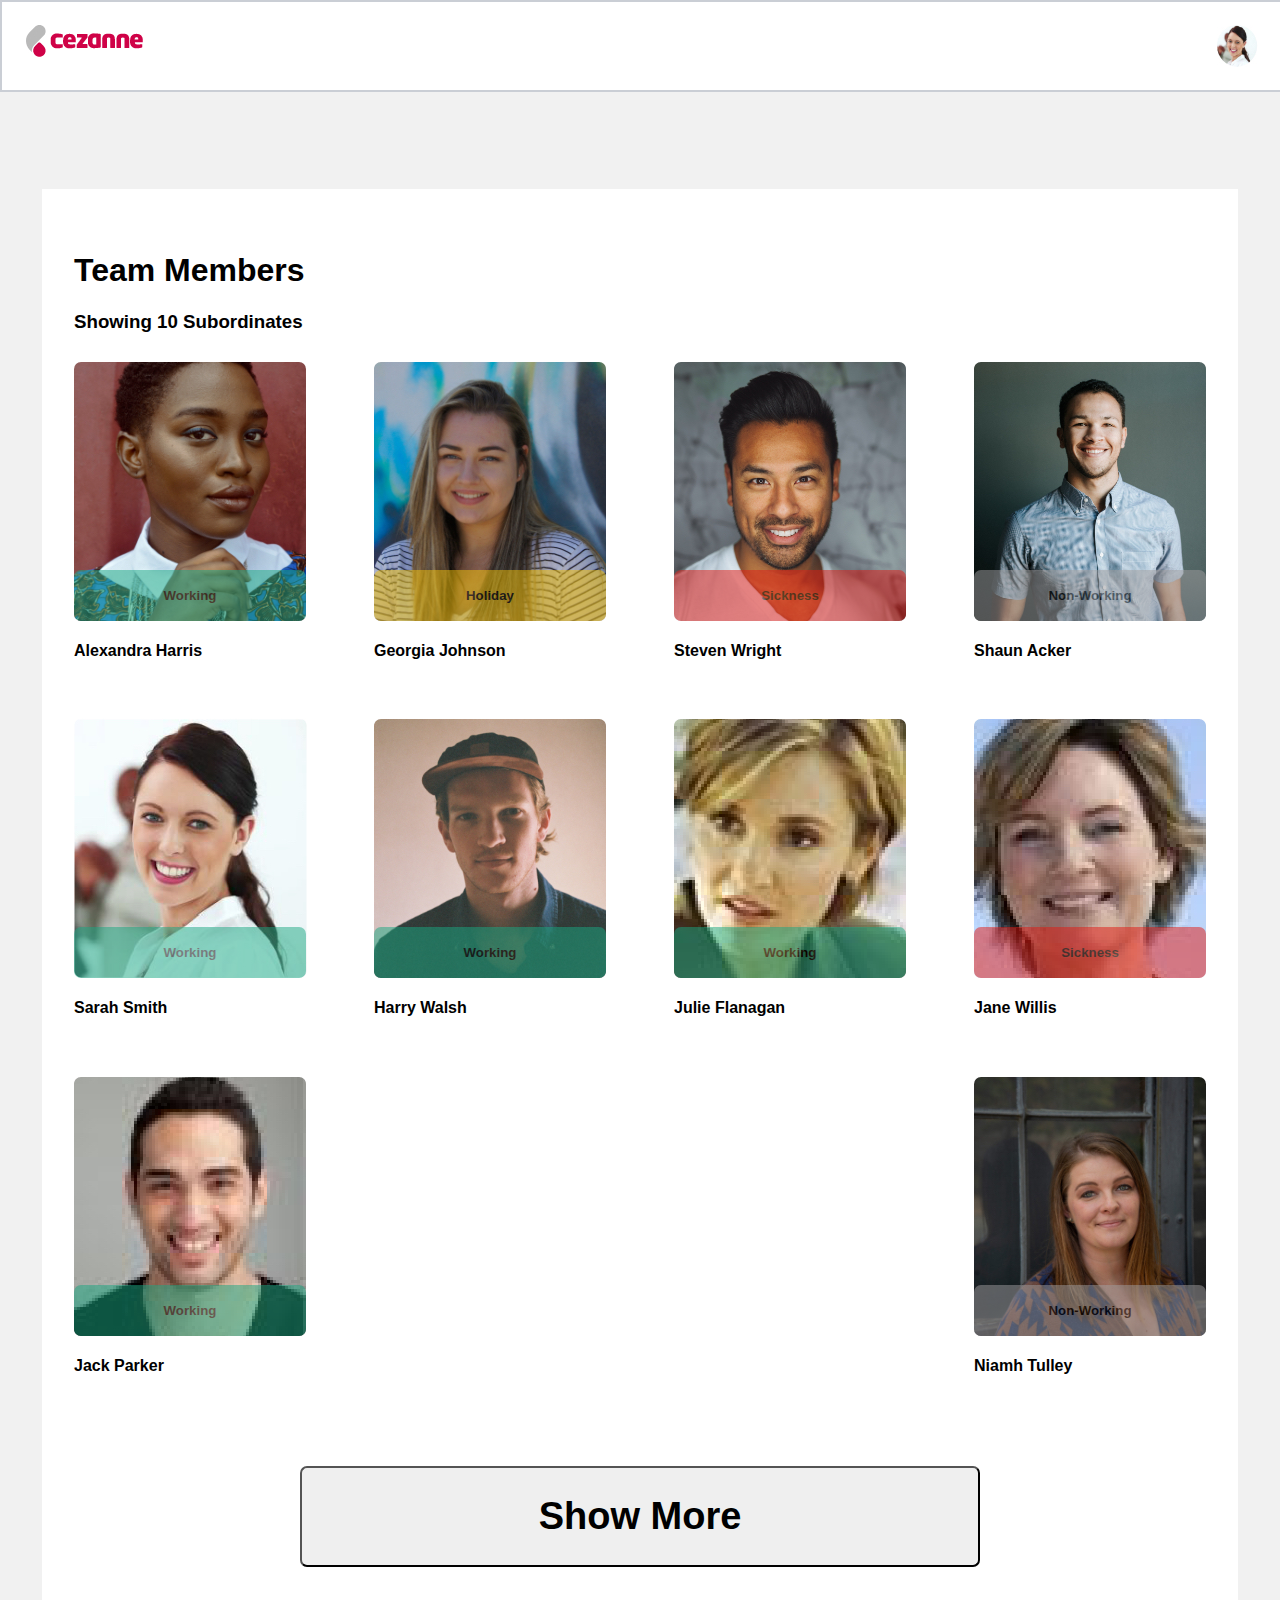
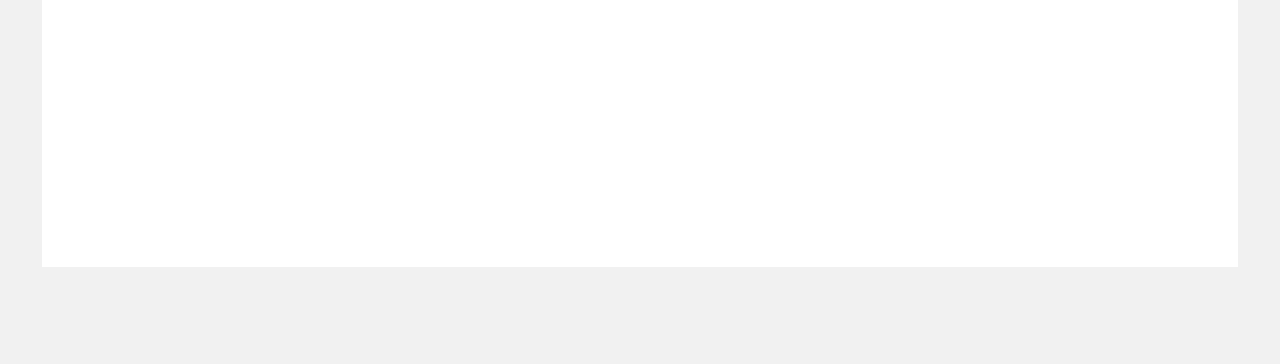
==== index.html @ 99705b9b "First commit" ====
<!DOCTYPE html>
<html lang="en">
<head>


    <link rel="stylesheet" type="text/css" href="css/style.css">


    <meta charset="UTF-8">
    <meta name="viewport" content="width=device-width, initial-scale=1.0">


    <title>Cezanne Exercise</title>
</head>
<body>

    <nav>
        <a href="index.html"><img src="images/cezanne-logo.jpg" alt="cezanne logo"></a>
        <img src="images/profile-icon.jpg" alt="profile icon">
    </nav>

    <div class="grey-container">
        <div class="white-container">

            <div class="title"> 
                <h1>Team Members</h1>
                <h3>Showing 10 Subordinates</h3>
            </div>

            <div class="item-container">

                <div class="image-container"> 
                    <div class="image">
                        <img src="images/alexandra.jpg" alt="profile image" class="profile">
                        <h5 class="working">Working</h5>
                    </div>
                    <div class="name">
                        <h4>Alexandra Harris</h4>
                    </div>
                </div>

                <div class="image-container"> 
                    <div class="image">
                        <img src="images/georgia.jpg" alt="profile image" class="profile">
                        <h5 class="holiday">Holiday</h5>
                    </div>
                    <div class="name">
                        <h4>Georgia Johnson</h4>
                    </div>
                </div>

                <div class="image-container"> 
                    <div class="image">
                        <img src="images/steven.jpg" alt="profile image" class="profile">
                        <h5 class="sickness">Sickness</h5>
                    </div>
                    <div class="name">
                        <h4>Steven Wright</h4>
                    </div>
                </div>

                <div class="image-container"> 
                    <div class="image">
                        <img src="images/shaun.jpg" alt="profile image" class="profile">
                        <h5 class="non-working">Non-Working</h5>
                    </div>
                    <div class="name">
                        <h4>Shaun Acker</h4>
                    </div>
                </div>

                <div class="image-container"> 
                    <div class="image">
                        <img src="images/sarah.jpg" alt="profile image" class="profile">
                        <h5 class="working">Working</h5>
                    </div>
                    <div class="name">
                        <h4>Sarah Smith</h4>
                    </div>
                </div>

                <div class="image-container"> 
                    <div class="image">
                        <img src="images/harry.jpg" alt="profile image" class="profile">
                        <h5 class="working">Working</h5>
                    </div>
                    <div class="name">
                        <h4>Harry Walsh</h4>
                    </div>
                </div>

                <div class="image-container"> 
                    <div class="image">
                        <img src="images/julie.jpg" alt="profile image" class="profile">
                        <h5 class="working">Working</h5>
                    </div>
                    <div class="name">
                        <h4>Julie Flanagan</h4>
                    </div>
                </div>

                <div class="image-container"> 
                    <div class="image">
                        <img src="images/jane.jpg" alt="profile image" class="profile">
                        <h5 class="sickness">Sickness</h5>
                    </div>
                    <div class="name">
                        <h4>Jane Willis</h4>
                    </div>
                </div>

                <div class="image-container"> 
                    <div class="image">
                        <img src="images/jack.jpg" alt="profile image" class="profile">
                        <h5 class="working">Working</h5>
                    </div>
                    <div class="name">
                        <h4>Jack Parker</h4>
                    </div>
                </div>

                <div class="image-container"> 
                    <div class="image">
                        <img src="images/niamh.jpg" alt="profile image" class="profile">
                        <h5 class="non-working">Non-Working</h5>
                    </div>
                    <div class="name">
                        <h4>Niamh Tulley</h4>
                    </div>
                </div>



                
            </div>

            <div class="button"> 
               <button>Show More</button>
            </div>


        </div>
    </div>

    
    
</body>
</html>
---- css/style.css ----
body, html {
    margin: 0px;
    padding: 0px;
    font-family: proxima-nova, sans-serif;
    font-style: normal;
    font-weight: 100;
}


/* Navigation Bar */

nav {
    display: flex;
    justify-content: space-between;
    margin: 0px;
    padding: 0px;
    width: 100%;
    background-color: white;
    border: 2px solid #CACED5;
}

nav a {
    margin-left: 24px;

}

a img {
    padding-top: 23px;
    padding-bottom: 23px;
}

nav img {
    padding-top: 23px;
    padding-bottom: 23px;
    margin-right: 24px;
}


/* Grey Container */

.grey-container {
    display: flex;
    position: absolute;
    justify-content: center;
    align-items: center;
    width: 100%;
    height: auto;
    background-color: #F1F1F1;
}


/* White Container */

.white-container {
    position: relative;
    width: 100%;
    height: auto;
    background-color: white;
    margin: 97px 42px;
}


/* Item Container */

.item-container {
    
    display: flex;
    justify-content: space-between;
    flex-wrap: wrap;
    padding-top: 42px;
    padding-left: 32px;
    padding-right: 32px;
    font-family: proxima-nova, sans-serif;
    font-style: normal;
    font-weight: 100;
}

.title {
    position: relative;
    padding-top: 42px;
    margin-left: 32px;
}


/* Image Container */

.image-container {
 margin-top: 176px;
 padding-bottom: 70px;
}

.image {
    display: flex;
    align-items: flex-end;
   
    
}

.image img {
    margin: 0px;
    position: absolute;
    z-index: 1;
}

.image h5 {
    text-align: center;
    margin: 0px;
    width: 232px;
    padding-top: 18px; 
    padding-bottom: 18px;
    position: relative;
    opacity: 50%;
    z-index: 2;
    border-radius: 7px;
}

.name {
 
}

.non-working {
    background-color: #A09E9F;
}

.holiday {
    background-color: #F7C407;
}

.sickness {
    background-color: #E31B13;
}

.working {
    background-color: #19A882;
}


/* Button */

.button {
    display: flex;
    align-items: center;
    justify-content: center;
    padding-bottom: 300px;
}

button {
    padding: 27px 237px;
    border-radius: 7px;
    box-shadow: 1px;
    font-size: 38px;
    font-weight: bold;

}


@media only screen and (max-width: 600px){
    
  

    .image h5 {
        width: 122px;
        padding-top: 8px;
        padding-bottom: 8px; 
    }

    div.name {
        width: 122px;
    }

    .profile {
        width: 122px;
    }

    





}
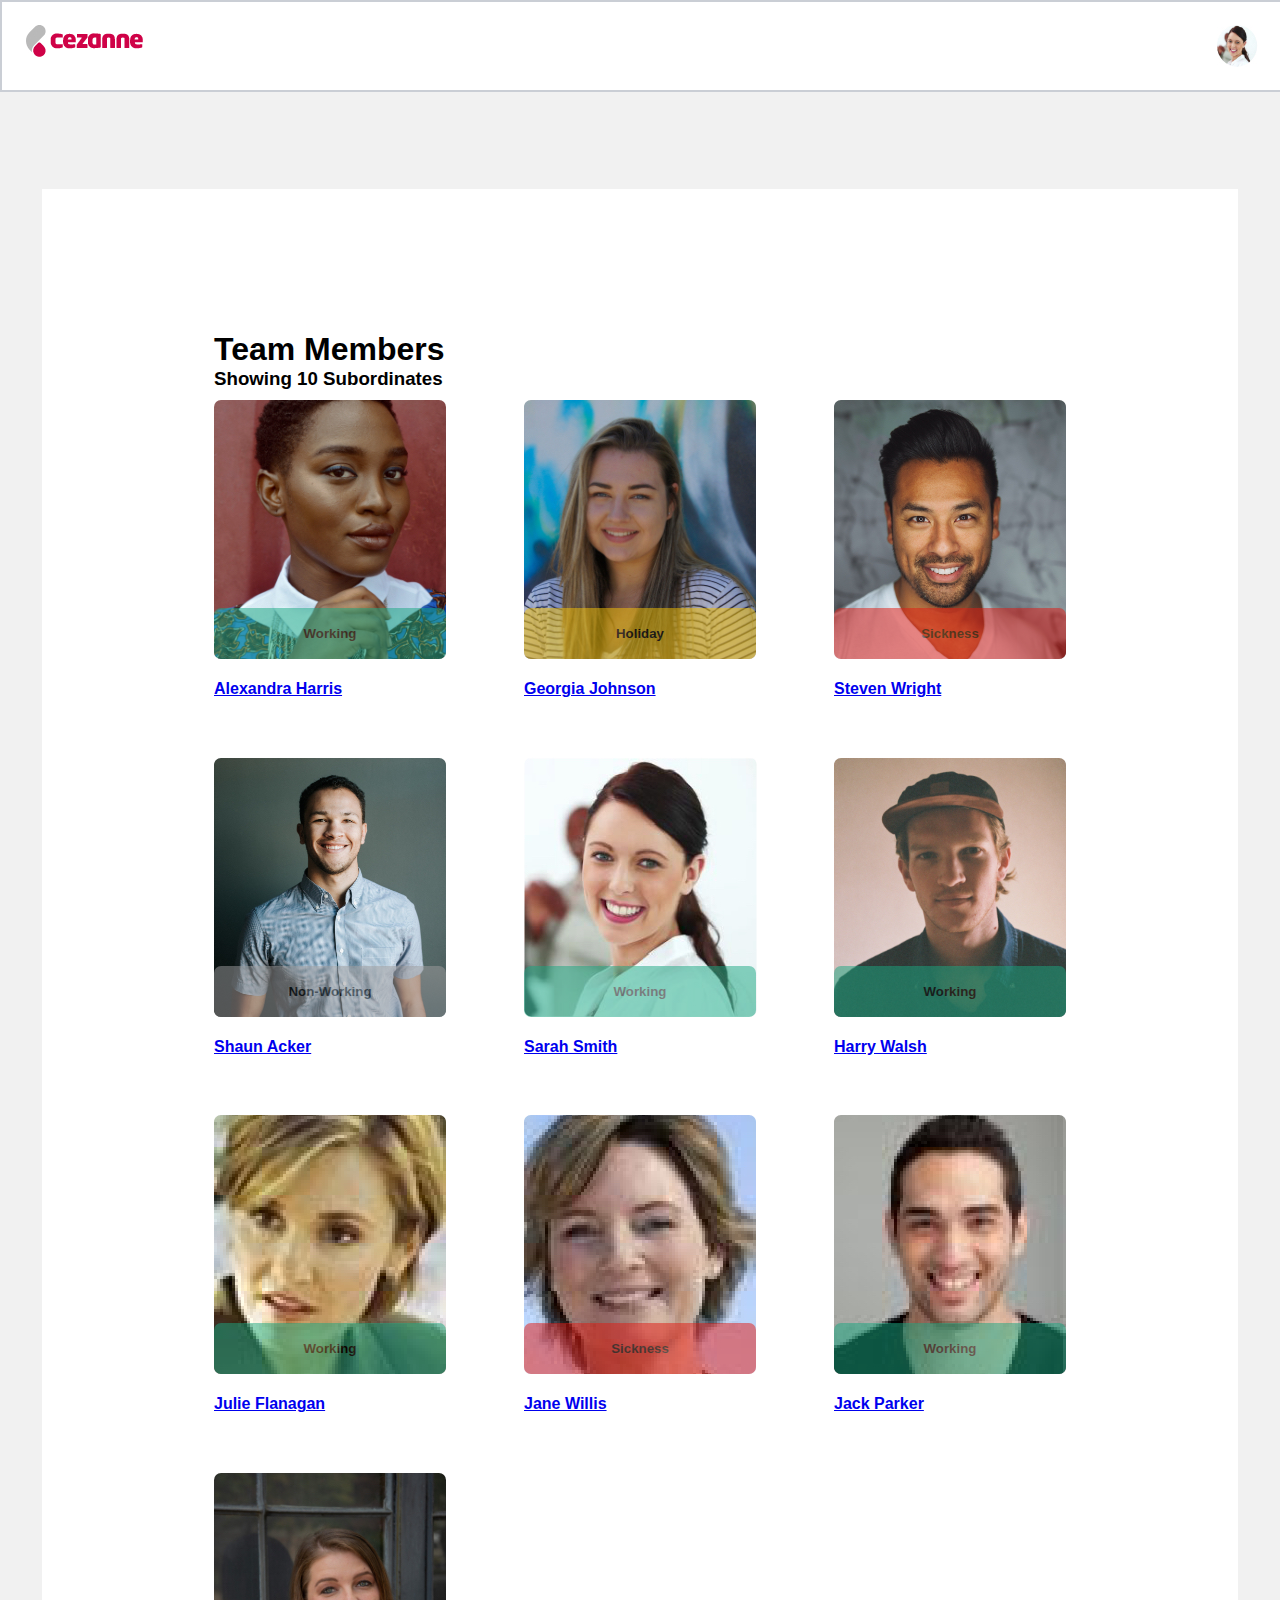
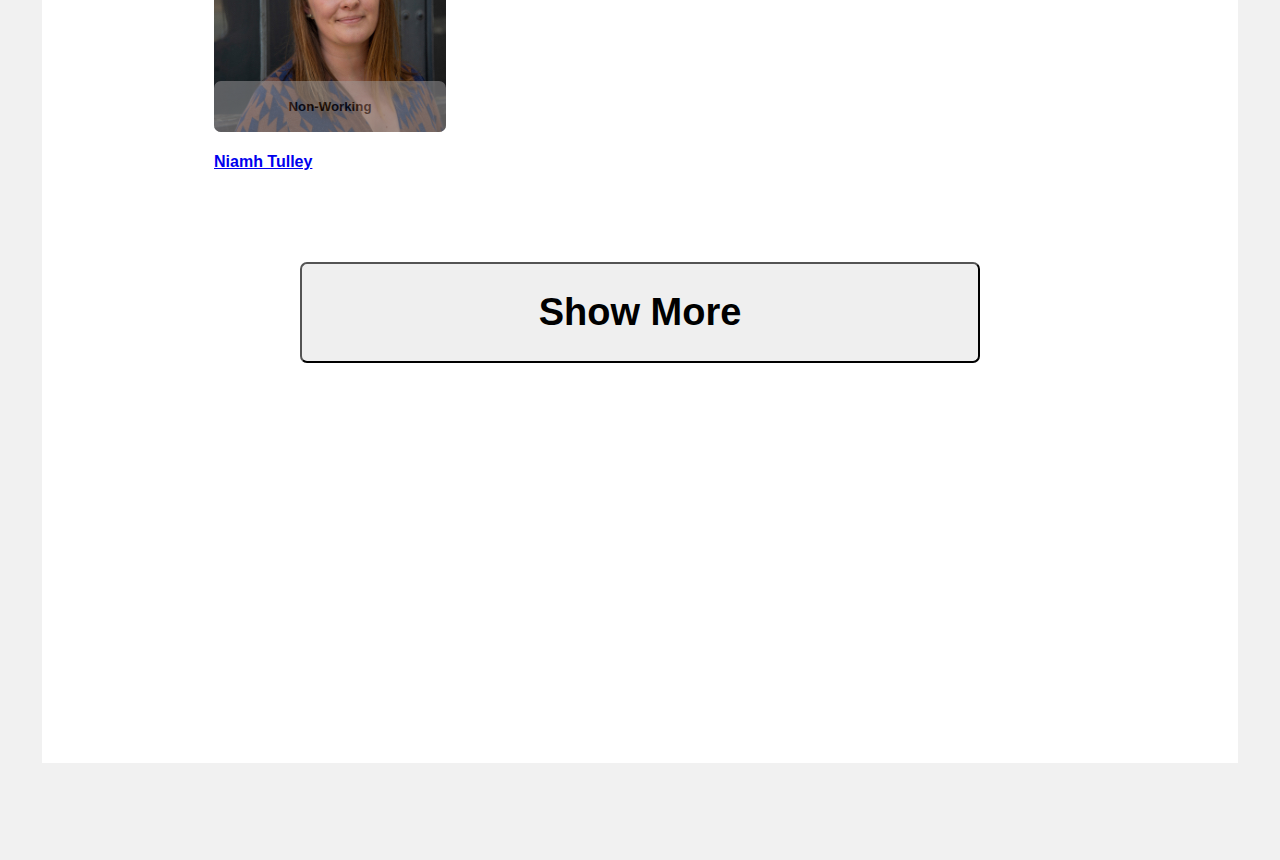
==== commit 7eb9e8ad: "Second Commit" ====
--- a/index.html
+++ b/index.html
@@ -35,8 +35,8 @@
                         <h5 class="working">Working</h5>
                     </div>
                     <div class="name">
-                        <h4>Alexandra Harris</h4>
-                    </div>
+                       <a href="alexandra-profile.html"><h4>Alexandra Harris</h4></a> 
+                    </div> 
                 </div>
 
                 <div class="image-container"> 
@@ -45,7 +45,7 @@
                         <h5 class="holiday">Holiday</h5>
                     </div>
                     <div class="name">
-                        <h4>Georgia Johnson</h4>
+                        <a href="georgia-profile.html"><h4>Georgia Johnson</h4></a> 
                     </div>
                 </div>
 
@@ -55,7 +55,7 @@
                         <h5 class="sickness">Sickness</h5>
                     </div>
                     <div class="name">
-                        <h4>Steven Wright</h4>
+                          <a href="steven-profile.html"><h4>Steven Wright</h4></a> 
                     </div>
                 </div>
 
@@ -65,7 +65,7 @@
                         <h5 class="non-working">Non-Working</h5>
                     </div>
                     <div class="name">
-                        <h4>Shaun Acker</h4>
+                         <a href="shaun-profile.html"><h4>Shaun Acker</h4></a>
                     </div>
                 </div>
 
@@ -75,7 +75,7 @@
                         <h5 class="working">Working</h5>
                     </div>
                     <div class="name">
-                        <h4>Sarah Smith</h4>
+                         <a href="sarah-profile.html"><h4>Sarah Smith</h4></a>
                     </div>
                 </div>
 
@@ -85,7 +85,7 @@
                         <h5 class="working">Working</h5>
                     </div>
                     <div class="name">
-                        <h4>Harry Walsh</h4>
+                        <a href="harry-profile.html"><h4>Harry Walsh</h4></a>
                     </div>
                 </div>
 
@@ -95,7 +95,7 @@
                         <h5 class="working">Working</h5>
                     </div>
                     <div class="name">
-                        <h4>Julie Flanagan</h4>
+                       <a href="julie-profile.html"><h4>Julie Flanagan</h4></a>
                     </div>
                 </div>
 
@@ -105,7 +105,7 @@
                         <h5 class="sickness">Sickness</h5>
                     </div>
                     <div class="name">
-                        <h4>Jane Willis</h4>
+                        <a href="jane-profile.html"><h4>Jane Willis</h4></a>
                     </div>
                 </div>
 
@@ -115,7 +115,7 @@
                         <h5 class="working">Working</h5>
                     </div>
                     <div class="name">
-                        <h4>Jack Parker</h4>
+                        <a href="jack-profile.html"><h4>Jack Parker</h4></a>
                     </div>
                 </div>
 
@@ -125,7 +125,7 @@
                         <h5 class="non-working">Non-Working</h5>
                     </div>
                     <div class="name">
-                        <h4>Niamh Tulley</h4>
+                        <a href="niamh-profile.html"><h4>Niamh Tulley</h4></a>
                     </div>
                 </div>
 
--- a/css/style.css
+++ b/css/style.css
@@ -7,6 +7,10 @@
     font-weight: 100;
 }
 
+h1, h2, h3, h4 h5, h6 hr {
+    margin: 0px;
+    padding: 0px;
+}
 
 /* Navigation Bar */
 
@@ -58,6 +62,7 @@
     height: auto;
     background-color: white;
     margin: 97px 42px;
+    padding: 100px 140px;
 }
 
 
@@ -97,6 +102,13 @@
     
 }
 
+a .image {
+    display: flex;
+    align-items: flex-end;
+   
+    
+}
+
 .image img {
     margin: 0px;
     position: absolute;
@@ -155,6 +167,72 @@
 }
 
 
+
+/* Profile Page */
+
+.profile-page-image {
+    text-align: center;
+    padding-bottom: 82px;
+}
+
+.profile-page-image h1 {
+  padding-top: 32px;
+}
+
+
+.employee-engagement {
+    margin-top: 58px;
+    display: flex;
+    justify-content: space-between;
+    flex-wrap: wrap;
+    
+}
+
+.message, .profile-icon, .birthdays, .leaving, .feedback {
+    
+    text-align: center;
+    border-radius: 7px;
+    padding: 2% 4%;
+    border: 0.5px solid #CACED5;
+    line-height: 50%;
+}
+
+.profile-text {
+    padding-top: 24px;
+}
+
+
+.status-items {
+    display: flex;
+    justify-content: space-around;
+    align-items: center;
+    flex-wrap: wrap;
+}
+
+
+.status-items h3 {
+    padding-right: 184px;
+}
+
+
+.working-status {
+    background-color: #19A882;
+    padding: 18px 32px;
+}
+
+.holiday-status {
+    background-color: #F7C407;
+    padding: 18px 52px;
+}
+
+.hr-style {
+    border: 1px solid #4D4F5C;
+    border-radius: 0.5px;
+    height: 30px;
+}
+
+
+
 @media only screen and (max-width: 600px){
     
   
@@ -173,9 +251,24 @@
         width: 122px;
     }
 
-    
-
-
+  
+    
+    .message, .profile-icon, .birthdays, .leaving, .feedback {
+    
+        
+        border-radius: 3.5px;
+        padding: 2%% 2%;
+      
+    }
+
+    .status-items h3 {
+        padding-right: 0px;
+    }
+
+
+    hr {
+        display: none;
+    }
 
 
 
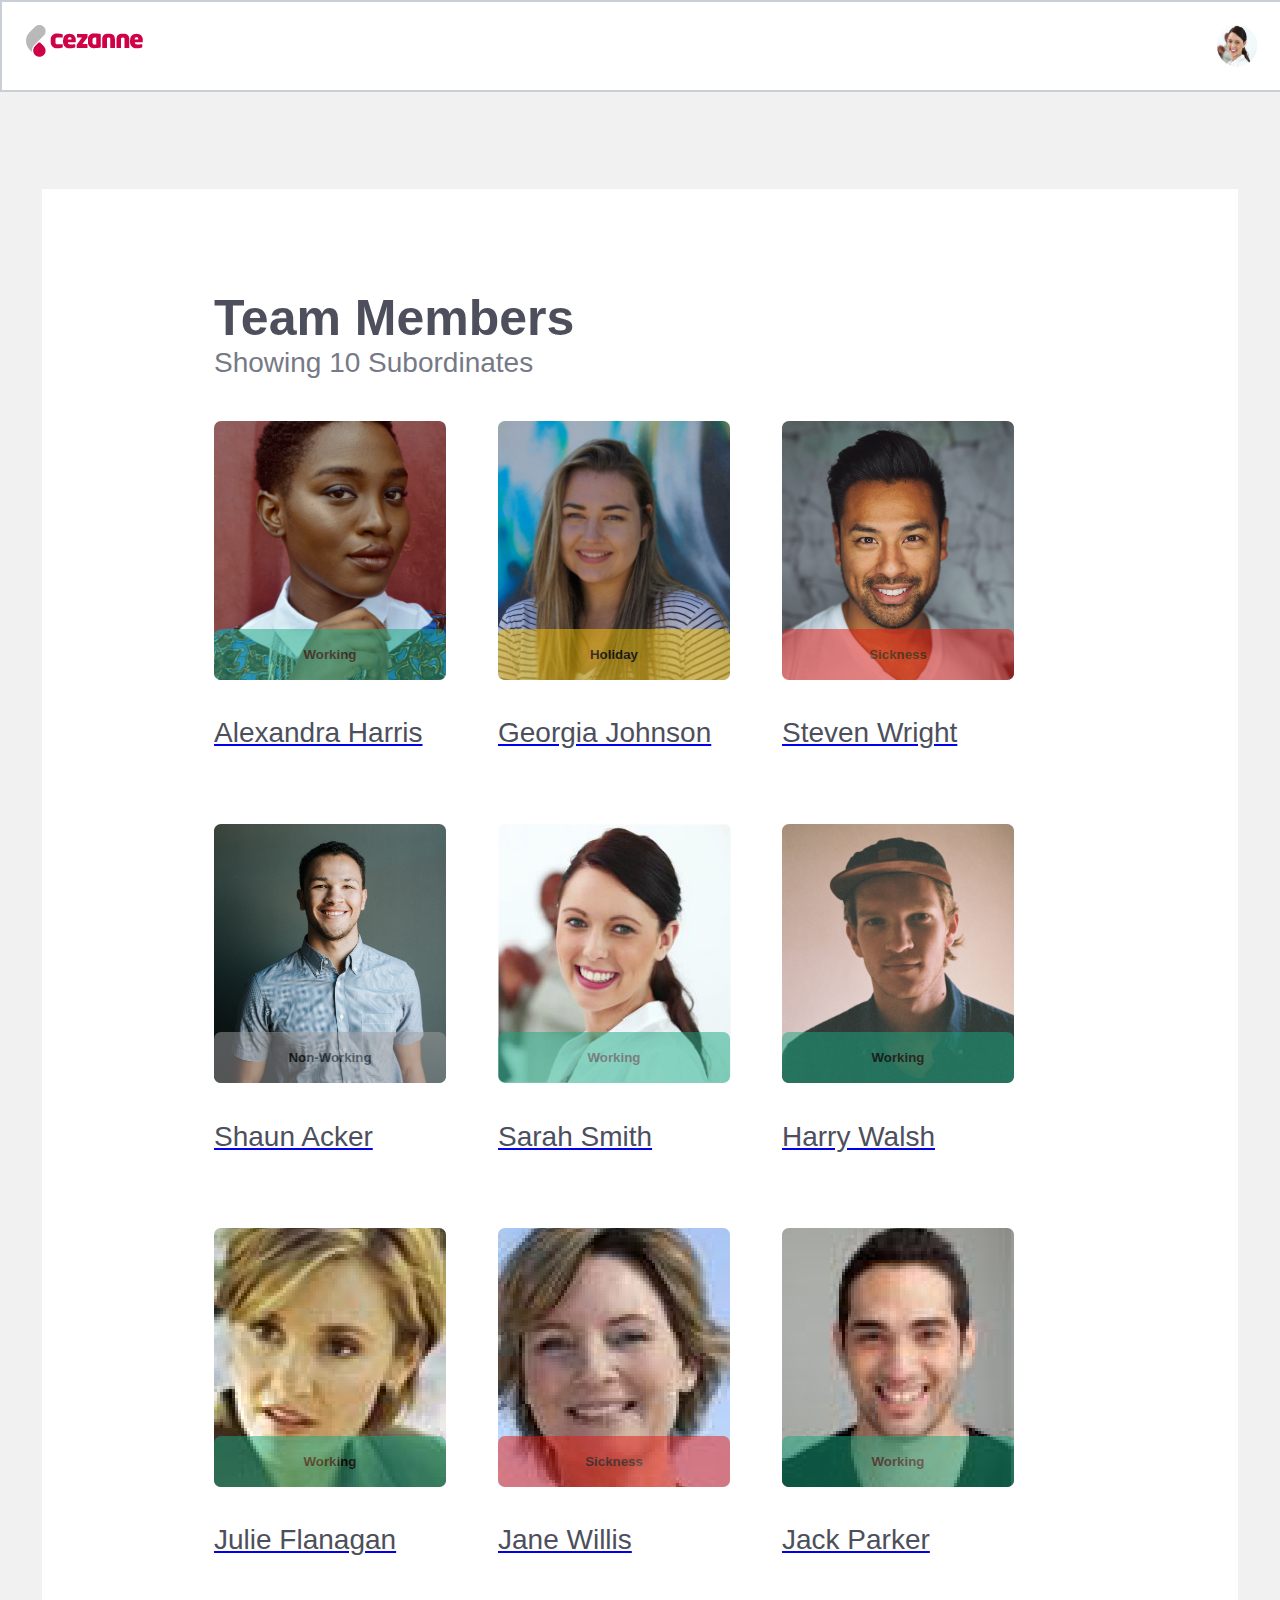
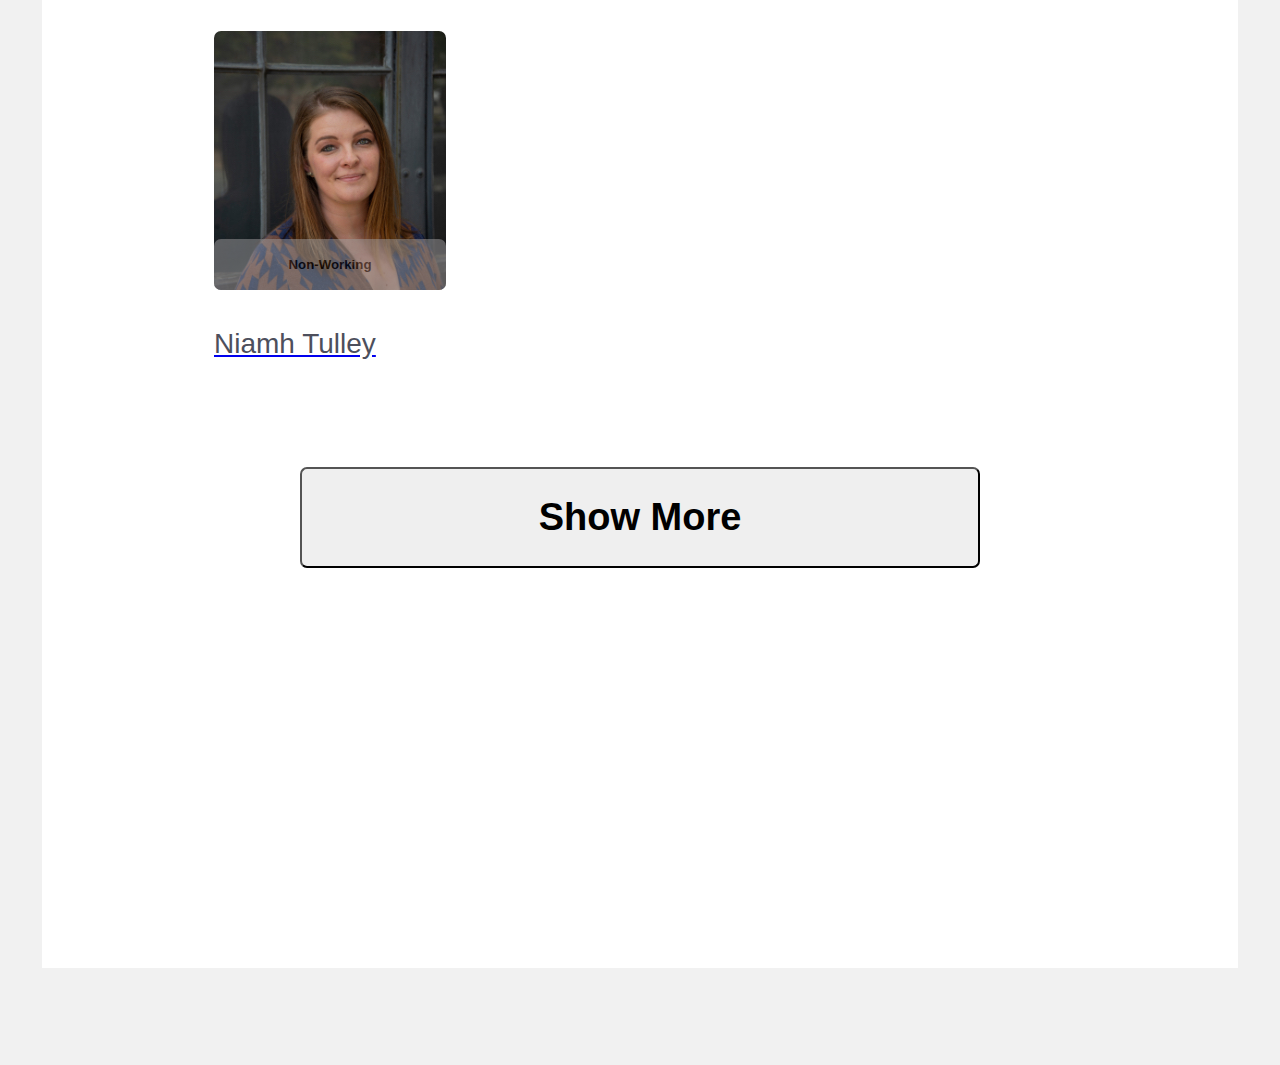
==== commit 119ff862: "Third Commit" ====
--- a/index.html
+++ b/index.html
@@ -10,10 +10,11 @@
     <meta name="viewport" content="width=device-width, initial-scale=1.0">
 
 
-    <title>Cezanne Exercise</title>
+    <title>Cezanne HR Exercise</title>
 </head>
 <body>
-
+    
+    <!--Navigation Bar-->
     <nav>
         <a href="index.html"><img src="images/cezanne-logo.jpg" alt="cezanne logo"></a>
         <img src="images/profile-icon.jpg" alt="profile icon">
@@ -22,11 +23,20 @@
     <div class="grey-container">
         <div class="white-container">
 
+            <!--Title-->
             <div class="title"> 
                 <h1>Team Members</h1>
-                <h3>Showing 10 Subordinates</h3>
+                <h3>Showing <span id="number">10</span> Subordinates</h3>
             </div>
 
+
+            <!--Search Box-->
+            <form class="search-bar">
+                <input class="search" type="text" placeholder="Search Subordinates">
+                <img src="images/profile-page/search.jpg" alt="magnifying glass">
+            </form>
+
+            <!--Team Members Section-->
             <div class="item-container">
 
                 <div class="image-container"> 
@@ -130,18 +140,166 @@
                 </div>
 
 
+                <!--Show More-->
+
+                <span id="more">
+                    <div class="image-container"> 
+                        <div class="image">
+                            <img src="images/alexandra.jpg" alt="profile image" class="profile">
+                            <h5 class="working">Working</h5>
+                        </div>
+                        <div class="name">
+                           <a href="alexandra-profile.html"><h4>Alexandra Harris</h4></a> 
+                        </div> 
+                    </div>
+    
+                    <div class="image-container"> 
+                        <div class="image">
+                            <img src="images/georgia.jpg" alt="profile image" class="profile">
+                            <h5 class="holiday">Holiday</h5>
+                        </div>
+                        <div class="name">
+                            <a href="georgia-profile.html"><h4>Georgia Johnson</h4></a> 
+                        </div>
+                    </div>
+    
+                    <div class="image-container"> 
+                        <div class="image">
+                            <img src="images/steven.jpg" alt="profile image" class="profile">
+                            <h5 class="sickness">Sickness</h5>
+                        </div>
+                        <div class="name">
+                              <a href="steven-profile.html"><h4>Steven Wright</h4></a> 
+                        </div>
+                    </div>
+    
+                    <div class="image-container"> 
+                        <div class="image">
+                            <img src="images/shaun.jpg" alt="profile image" class="profile">
+                            <h5 class="non-working">Non-Working</h5>
+                        </div>
+                        <div class="name">
+                             <a href="shaun-profile.html"><h4>Shaun Acker</h4></a>
+                        </div>
+                    </div>
+    
+                    <div class="image-container"> 
+                        <div class="image">
+                            <img src="images/sarah.jpg" alt="profile image" class="profile">
+                            <h5 class="working">Working</h5>
+                        </div>
+                        <div class="name">
+                             <a href="sarah-profile.html"><h4>Sarah Smith</h4></a>
+                        </div>
+                    </div>
+    
+                    <div class="image-container"> 
+                        <div class="image">
+                            <img src="images/harry.jpg" alt="profile image" class="profile">
+                            <h5 class="working">Working</h5>
+                        </div>
+                        <div class="name">
+                            <a href="harry-profile.html"><h4>Harry Walsh</h4></a>
+                        </div>
+                    </div>
+    
+                    <div class="image-container"> 
+                        <div class="image">
+                            <img src="images/julie.jpg" alt="profile image" class="profile">
+                            <h5 class="working">Working</h5>
+                        </div>
+                        <div class="name">
+                           <a href="julie-profile.html"><h4>Julie Flanagan</h4></a>
+                        </div>
+                    </div>
+    
+                    <div class="image-container"> 
+                        <div class="image">
+                            <img src="images/jane.jpg" alt="profile image" class="profile">
+                            <h5 class="sickness">Sickness</h5>
+                        </div>
+                        <div class="name">
+                            <a href="jane-profile.html"><h4>Jane Willis</h4></a>
+                        </div>
+                    </div>
+    
+                    <div class="image-container"> 
+                        <div class="image">
+                            <img src="images/jack.jpg" alt="profile image" class="profile">
+                            <h5 class="working">Working</h5>
+                        </div>
+                        <div class="name">
+                            <a href="jack-profile.html"><h4>Jack Parker</h4></a>
+                        </div>
+                    </div>
+    
+                    <div class="image-container"> 
+                        <div class="image">
+                            <img src="images/niamh.jpg" alt="profile image" class="profile">
+                            <h5 class="non-working">Non-Working</h5>
+                        </div>
+                        <div class="name">
+                            <a href="niamh-profile.html"><h4>Niamh Tulley</h4></a>
+                        </div>
+                    </div>
+
+                </span>
+
+
+
+
+
 
                 
             </div>
 
             <div class="button"> 
-               <button>Show More</button>
+               <button onclick="myFunction()" id="myBtn">Show More</button>
             </div>
 
 
         </div>
     </div>
 
+    <script>
+        function myFunction() {
+          var number = document.getElementById("number");
+          var moreText = document.getElementById("more");
+          var btnText = document.getElementById("myBtn");
+        
+          if (more.style.display === "none") {
+            more.style.display = "inline";
+            btnText.innerHTML = "Show more"; 
+            moreText.style.display = "none";
+          } else {
+            number.innerHTML = "20";
+            btnText.innerHTML = "Show less"; 
+            moreText.style.display = "inline";
+          }
+        }
+        </script>
+
+
+    <script>
+
+      //  function myFunction() { 
+  
+  //var moreText = document.getElementById("more");
+  //var btnText = document.getElementById("myBtn");
+
+  //if (more.style.display === "none") {
+  //  more.style.display = "inline";
+  //  btnText.innerHTML = "Show more"; 
+  //  moreText.style.display = "none";
+  //} else {
+  //  more.style.display = "none";
+  //  btnText.innerHTML = "Show Less"; 
+  //  moreText.style.display = "inline";
+  //}
+ //}
+
+    </script>
+
     
     
 </body>
--- a/css/style.css
+++ b/css/style.css
@@ -7,7 +7,7 @@
     font-weight: 100;
 }
 
-h1, h2, h3, h4 h5, h6 hr {
+h1, h2, h3, h4 h5, h6, img, a {
     margin: 0px;
     padding: 0px;
 }
@@ -68,10 +68,11 @@
 
 /* Item Container */
 
-.item-container {
-    
-    display: flex;
-    justify-content: space-between;
+.item-container, #more {
+    
+    display: flex;
+    justify-content: start;
+    align-items: flex-start;
     flex-wrap: wrap;
     padding-top: 42px;
     padding-left: 32px;
@@ -83,15 +84,57 @@
 
 .title {
     position: relative;
-    padding-top: 42px;
     margin-left: 32px;
-}
+    padding-bottom: 32px;
+}
+
+.title h1 {
+    font-size: 50px;
+    color: #4D4F5C;
+    
+}
+
+.title h3 {
+    font-size: 28px;
+    font-weight: normal;
+    color: #767986;
+}
+
+
+/* Search */
+
+.search-bar {
+    margin-top: 18px;
+    display: flex;
+    border: 1px solid #767986;
+    border-radius: 3.5px;
+    width: 100%;
+    justify-content: space-between;
+    align-items: center;
+    
+}
+
+.search {
+    padding: 11px 15px;
+    border: none;
+    width: 100%;
+}
+
+.search-bar img {
+    padding-right: 15px; 
+}
+
+
+
+
 
 
 /* Image Container */
 
 .image-container {
  margin-top: 176px;
+ 
+ margin-right: auto;
  padding-bottom: 70px;
 }
 
@@ -127,9 +170,7 @@
     border-radius: 7px;
 }
 
-.name {
- 
-}
+
 
 .non-working {
     background-color: #A09E9F;
@@ -145,6 +186,12 @@
 
 .working {
     background-color: #19A882;
+}
+
+a h4 {
+    color: #4D4F5C;
+    font-weight: normal;
+    font-size: 28px;
 }
 
 
@@ -170,6 +217,20 @@
 
 /* Profile Page */
 
+.x {
+    float: right;
+    width: 32px;
+    height: 22px;
+    border-radius: 2px;
+    border: 1px solid #CACED5;
+    box-shadow: 1px;
+    text-align: center;
+}
+
+.x a {
+    text-align: center;
+}
+
 .profile-page-image {
     text-align: center;
     padding-bottom: 82px;
@@ -180,57 +241,102 @@
 }
 
 
+
+/* Employee Engagement Buttons */
+
 .employee-engagement {
     margin-top: 58px;
     display: flex;
-    justify-content: space-between;
+    
+    
     flex-wrap: wrap;
+
     
 }
 
 .message, .profile-icon, .birthdays, .leaving, .feedback {
-    
+    margin-right: auto;
+    margin-bottom: auto;
+    margin-bottom: 40px;
     text-align: center;
     border-radius: 7px;
-    padding: 2% 4%;
+    width: 160px; 
+    padding-top: 20px;
+    padding-bottom: 20px;
     border: 0.5px solid #CACED5;
-    line-height: 50%;
+    
+    align-items: center;
+
 }
 
 .profile-text {
-    padding-top: 24px;
-}
-
-
-.status-items {
-    display: flex;
-    justify-content: space-around;
-    align-items: center;
-    flex-wrap: wrap;
-}
-
-
-.status-items h3 {
-    padding-right: 184px;
-}
+    padding-top: 5%;
+}
+
+
+
+/* Table */
+
+
+
+.status-box h2 {
+   padding-bottom: 32px;
+}
+
+table {
+    
+    width: 100%;
+    border-spacing: 0;
+    border-collapse: collapse;
+}
+
+th, td {
+    padding: 10px;
+}
+
 
 
 .working-status {
-    background-color: #19A882;
-    padding: 18px 32px;
+    color: #19A882;
+    border-radius: 7px;
+    font-weight: normal;
+    text-align: left;
+    
+    
 }
 
 .holiday-status {
-    background-color: #F7C407;
-    padding: 18px 52px;
-}
-
-.hr-style {
-    border: 1px solid #4D4F5C;
-    border-radius: 0.5px;
-    height: 30px;
-}
-
+    color: #F7C407;
+    border-radius: 7px;
+    text-align: left;
+    
+}
+
+.afternoon, .morning {
+    font-weight: bold;
+    text-align: left;
+    width: 10%
+}
+
+
+/* Show More */ 
+
+#more {
+    display: none;
+}
+
+
+@media only screen and (min-width: 600px) {
+    
+    .search-bar {
+        display: none;
+        
+    }
+
+
+
+    
+}
 
 
 @media only screen and (max-width: 600px){
@@ -255,20 +361,60 @@
     
     .message, .profile-icon, .birthdays, .leaving, .feedback {
     
+        width: 160px;
+        border-radius: 3.5px;
         
+      
+    }
+
+
+    .item-container {
+        margin-top: 10%;;
+    }
+
+    
+    .image-container {
+        margin-top: 5%;
+    }
+        
+    button {
+        padding: 10px 95px;
         border-radius: 3.5px;
-        padding: 2%% 2%;
-      
-    }
-
-    .status-items h3 {
-        padding-right: 0px;
-    }
-
-
-    hr {
-        display: none;
-    }
+        box-shadow: 1px;
+        font-size: 75%;
+        font-weight: bold;
+    }
+
+
+    .white-container {
+        margin: 26px 23.5px;
+        padding: 28px 23.5px;
+    }
+
+    .item-container, #more {
+        padding: 0px;
+        margin-top: 150px;
+    }
+
+    .title {
+        padding: 0px;
+        margin: 0px
+    }
+
+    .title h1 {
+        font-size: 22px;
+    }
+    
+    .title h3 {
+        font-size: 12px;
+        font-weight: normal;
+    }
+
+
+    a h4 {
+        font-size: 15px;
+    }
+
 
 
 
